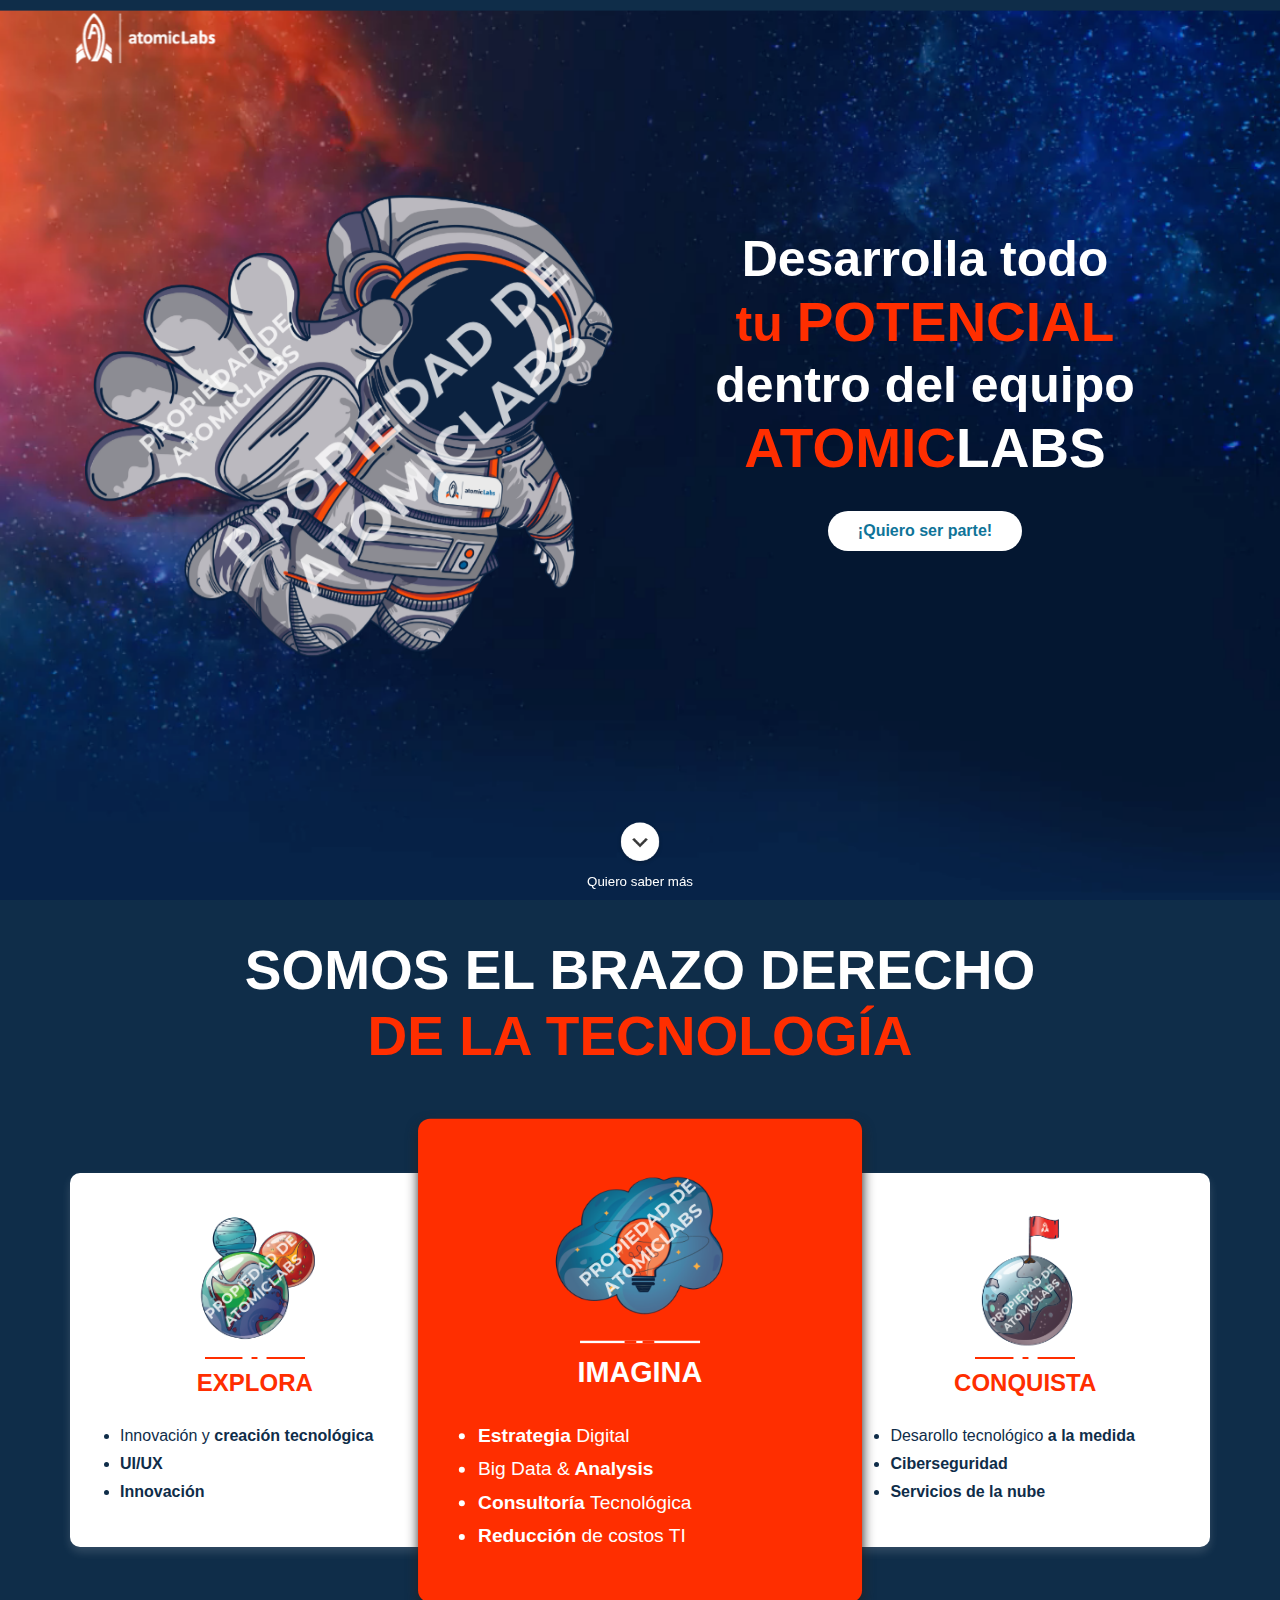
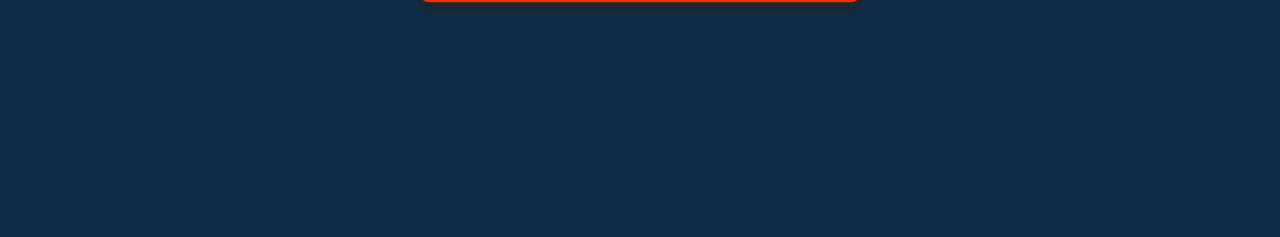
==== index.html @ 9a94cab8 "Fixed css" ====
<!DOCTYPE html>
<html lang="es" dir="ltr">
  <head>
    <meta charset="utf-8">
    <meta name="viewport" content="width=device-width, initial-scale=1, shrink-to-fit=no">
    <link rel="stylesheet" href="css/style.css">
    <title>AtomicLabs | Join Us</title>
  </head>
  <body>
    <div class="navbar-container">
      <div class="container">
        <div class="navbar-logo">
          <img src="./assets/img/icons/logo.webp" alt="logo">
        </div>
      </div>
    </div>

    <!-- Cover -->
    <section class="cover">
      <div class="container flex">
        <div class="astronaut-container">
          <img src="../assets/img/bgd/Group_4032.png" alt="astronaut">
        </div>

        <div class="cover-title flex">
          <div class="title">
            <div class="">
              Desarrolla todo
            </div>
            <div class="">
              <span class="orange"> tu </span>
              <span class="orange emphasis"> POTENCIAL</span>
            </div>
            <div class="">
              dentro del equipo
            </div>
            <div class="">
              <span class="emphasis"><span class="orange"> ATOMIC</span>LABS</span>
            </div>
            <div class="flex btn-container">
              <a href="#" class="btn">¡Quiero ser parte!</a>
            </div>
          </div>
        </div>
      </div>

      <div class="more-info">
        <img src="../assets/img/icons/Group_4013.png" alt="more-info">
        <small>Quiero saber más</small>
      </div>

    </section>
    <!-- End Cover -->

    <!-- Areas -->
    <section class="areas container">
      <h1 class="title emphasis">
        Somos el brazo derecho<br>
        <span class="orange"> de la tecnología</span>
      </h1>

      <div class="card-container flex">
        <!-- First card -->
        <div class="card">
          <div class="img-card-container">
            <img src="./assets/img/bgd/Group_4035.png" alt="planets">
            <div class="divisor-line flex">
              <span></span>
              <span></span>
            </div>
            <h2 class="card-title orange">Explora</h2>
          </div>
          <ul>
            <li>Innovación y<span class="bold"> creación tecnológica</span></li>
            <li class="bold">UI/UX</li>
            <li class="bold">Innovación</li>
          </ul>
        </div>

        <!-- Second card -->
        <div class="card">
          <div class="img-card-container">
            <img src="./assets/img/bgd/Group_4036.png" alt="ideas">
            <div class="divisor-line flex">
              <span></span>
              <span></span>
            </div>
            <h2 class="card-title">Imagina</h2>
          </div>
          <ul>
            <li><span class="bold">Estrategia </span>Digital</li>
            <li>Big Data &<span class="bold"> Analysis</span></li>
            <li><span class="bold">Consultoría </span>Tecnológica</li>
            <li><span class="bold">Reducción </span>de costos TI</li>
          </ul>
        </div>

        <!-- Third card -->
        <div class="card">
          <div class="img-card-container">
            <img src="./assets/img/bgd/Group_4037.png" alt="pin">
            <div class="divisor-line flex">
              <span></span>
              <span></span>
            </div>
            <h2 class="card-title orange">Conquista</h2>
          </div>
          <ul>
            <li>Desarollo tecnológico<span class="bold"> a la medida</span> </li>
            <li class="bold">Ciberseguridad</li>
            <li class="bold">Servicios de la nube</li>
          </ul>
        </div>
      </div>

    </section>
    <!-- End Areas -->

  </body>
</html>
---- css/style.css ----
:root{
  --blue: rgb(15, 116, 153);
  --orange: rgb(255, 46, 0);
  --space-blue: rgb(15, 45, 73);
}
html{
  font-size: 62.5%;
  box-sizing: border-box;
}
body{
  font-size: 1.6rem;
  margin: 0;
  color: white;
  font-family: sans-serif;
  background-color: var(--space-blue);
}
*, *:before, *:after{
  box-sizing: inherit;
}
img{
  width: 100%;
  max-height: 100%;
}
a{
  text-decoration: none;
  color: var(--blue);
}
a:hover{
  cursor: pointer;
}
small{
  display: inline-block;
}


/* ===============================================================================
    Tools
 =============================================================================== */
.container{
  max-width: 120rem;
  margin: 0 auto;
  padding: 0 3rem;
}
.flex{
  display: flex;
  justify-content: space-between;
  align-items: center;
  flex-wrap: wrap;
}
.title{
  font-size: 3rem;
  line-height: 1.2;
  text-align: justify;
  font-weight: 700;
  text-align: center;
}
.emphasis{
  font-size: 3.5rem;
  text-transform: uppercase;
  font-weight: 900;
}
@media only screen and (min-width: 76.8rem){
   .title{
     font-size: 5rem;
    }
    .emphasis{
      font-size: 5.5rem;
    }
}

.bold{
  font-weight: 900;
}
.orange{
  color: var(--orange);
}

.btn-container{
  justify-content: center;
  margin: 3rem 0;
}
.btn{
  border-radius: 5rem;
  background-color: white;
  padding: 1rem 3rem;
  font-size: 1.6rem;
  margin: 0 auto;
}

/*Gravity animation*/
@keyframes gravity {
  0% {bottom: 0px;}
  50% {bottom: 3rem;}
  100% {bottom: 0px;}
}

/* ===============================================================================
    Navbar
 =============================================================================== */
.navbar-container{
  width: 100%;
  height: 8rem;
  position: fixed;
  top: 0;
  left: 0;
}

.navbar-logo{
  height: 8rem;
  max-width: 15rem;
}


/* ===============================================================================
    Cover
 =============================================================================== */
.cover{
   width: 100%;
   min-height: 100vh;
   background: url(../assets/img/bgd/Mask_Group_1.png);
   background-position: center center;
   background-size: cover;
}
.cover-container{
  justify-content: space-around;
}
.cover .container > div{
  width: 100%;
  max-height: 50vh;
  padding: 3rem 0;
}
.astronaut-container{
  margin-top: 8rem;
}
.cover-title{
  margin-top: 0;
}
.cover-title .title{
  max-width: 90%;
  margin: 0 auto;
}

@media only screen and (min-width: 76.8rem){
  .cover-container{
    justify-content: space-between;
  }
  .cover .container > div{
    width: 50%;
    height: auto;
    padding: 1.5rem;
    margin-top: calc(20vh);
  }
}

.astronaut-container img{
  height: auto;
  position: relative;
  animation: gravity 5s infinite;
}

.more-info{
  width: 14rem;
  text-align: center;
  margin: 0 auto;
}
.more-info img{
  width: 5rem;
}
@media only screen and (min-width: 76.8rem){
   .more-info{
     position: absolute;
     left: calc(50% - 7rem);
     bottom: 1rem;
    }
}

/* ===============================================================================
    Areas
 =============================================================================== */
.areas{
  width: 100%;
  height: 100vh;
}
.card-container{
  margin-top: 9rem;
}
.card{
  width: calc(33.3% - 1rem);
  background-color: red;
  border-radius: 1rem;
  background-color: white;
  box-shadow: 0 .5rem 1rem rgba(255, 255, 255, 0.15);
  padding: 3rem 1rem;
}
.card:nth-child(2){
  background-color: var(--orange);
  transform: scale(1.2);
  box-shadow: 0 .5rem 1rem rgba(36, 36, 36, 0.93);
}
.card .img-card-container{
  width: 15rem;
  margin: 0 auto;
}

/*Line above title*/
.divisor-line{
  width: 10rem;
  margin: 0 auto;
  background-color: var(--orange);
  justify-content: center;
}
.card:nth-child(2) .divisor-line{
  background-color: white;
}
.card:nth-child(2) .divisor-line span{
  border: .1rem solid var(--orange);
}
.divisor-line span{
  width: 1rem;
  height: .1rem;
  border: .1rem solid white;
  margin-right: .5rem;
  border-radius: 1rem;
}
.divisor-line span:last-of-type{
  margin-right: 0;
}

.card-title{
  text-align: center;
  text-transform: uppercase;
  margin: 1rem 0;
}

.card ul{
  color: var(--space-blue);
  margin-top: 3rem;
}
.card ul li{
  margin-bottom: 1rem;
}
.card:nth-child(2) ul{
  color: white;
}
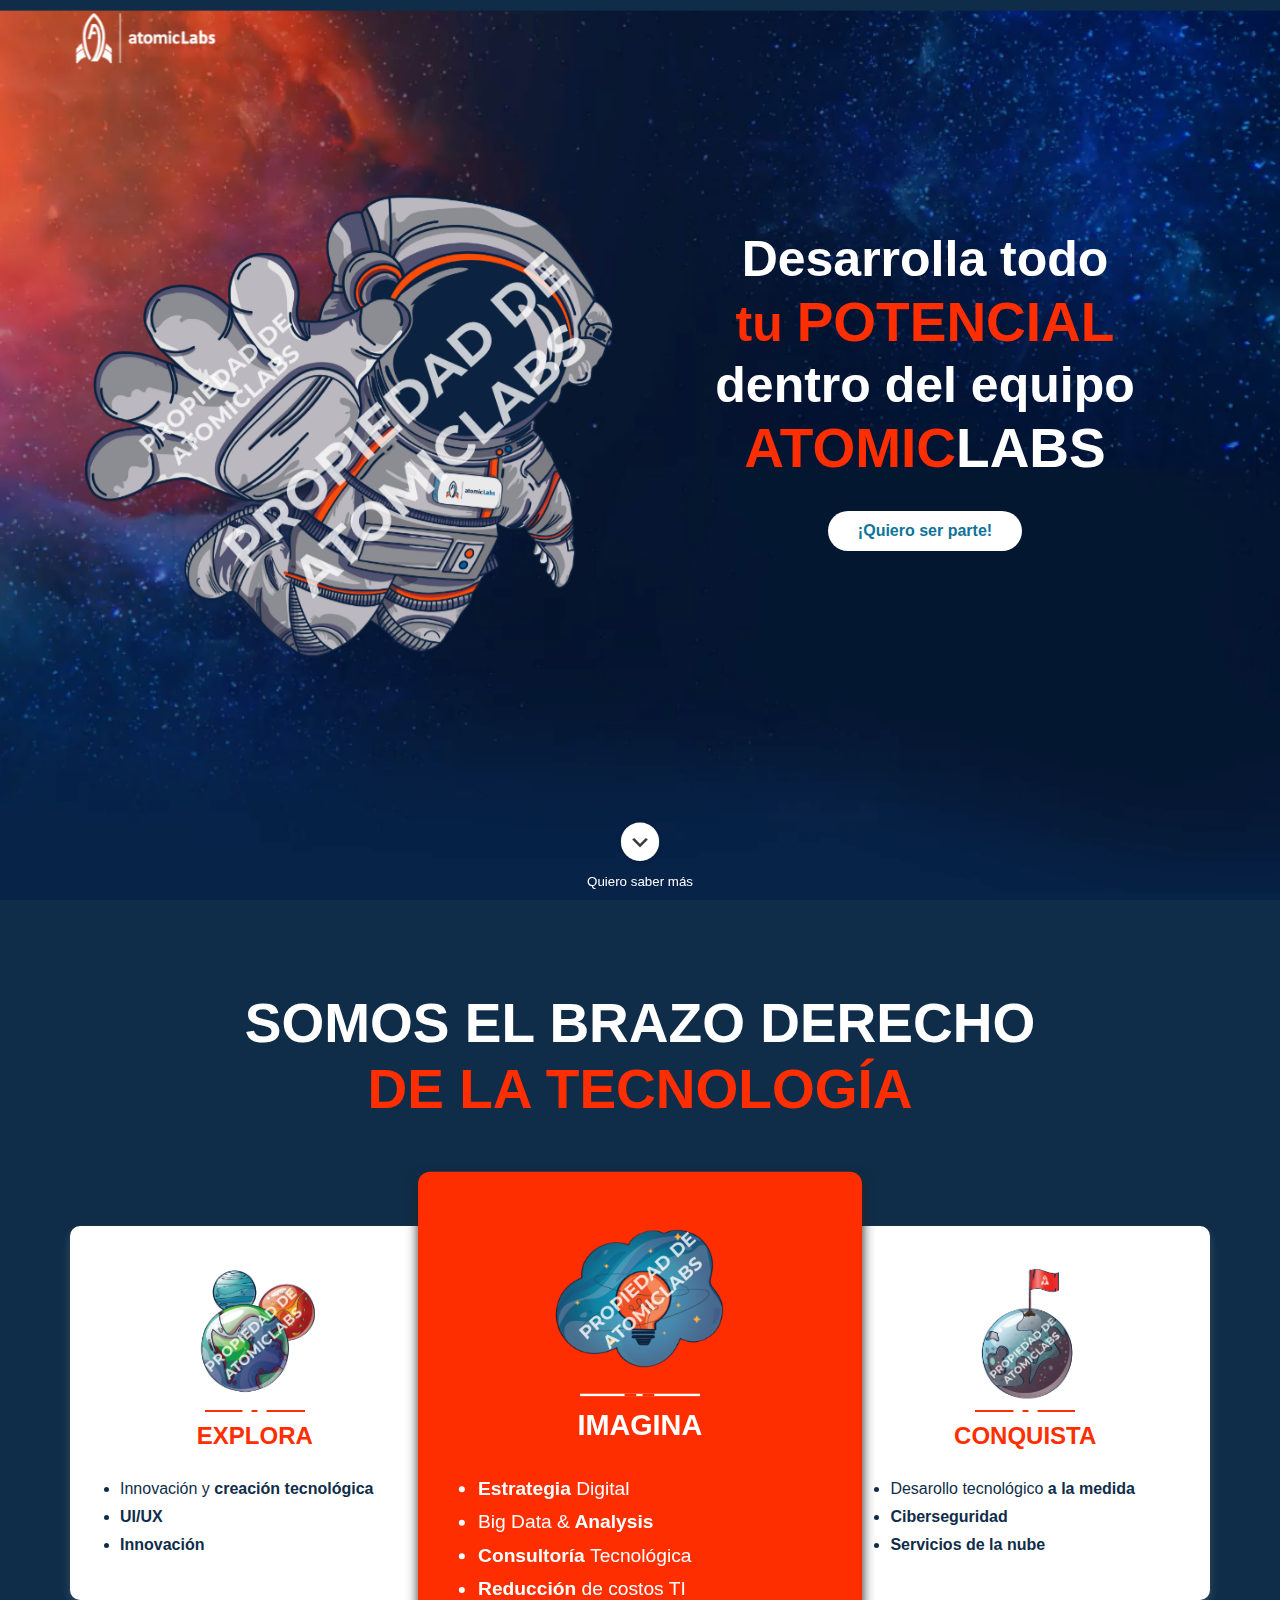
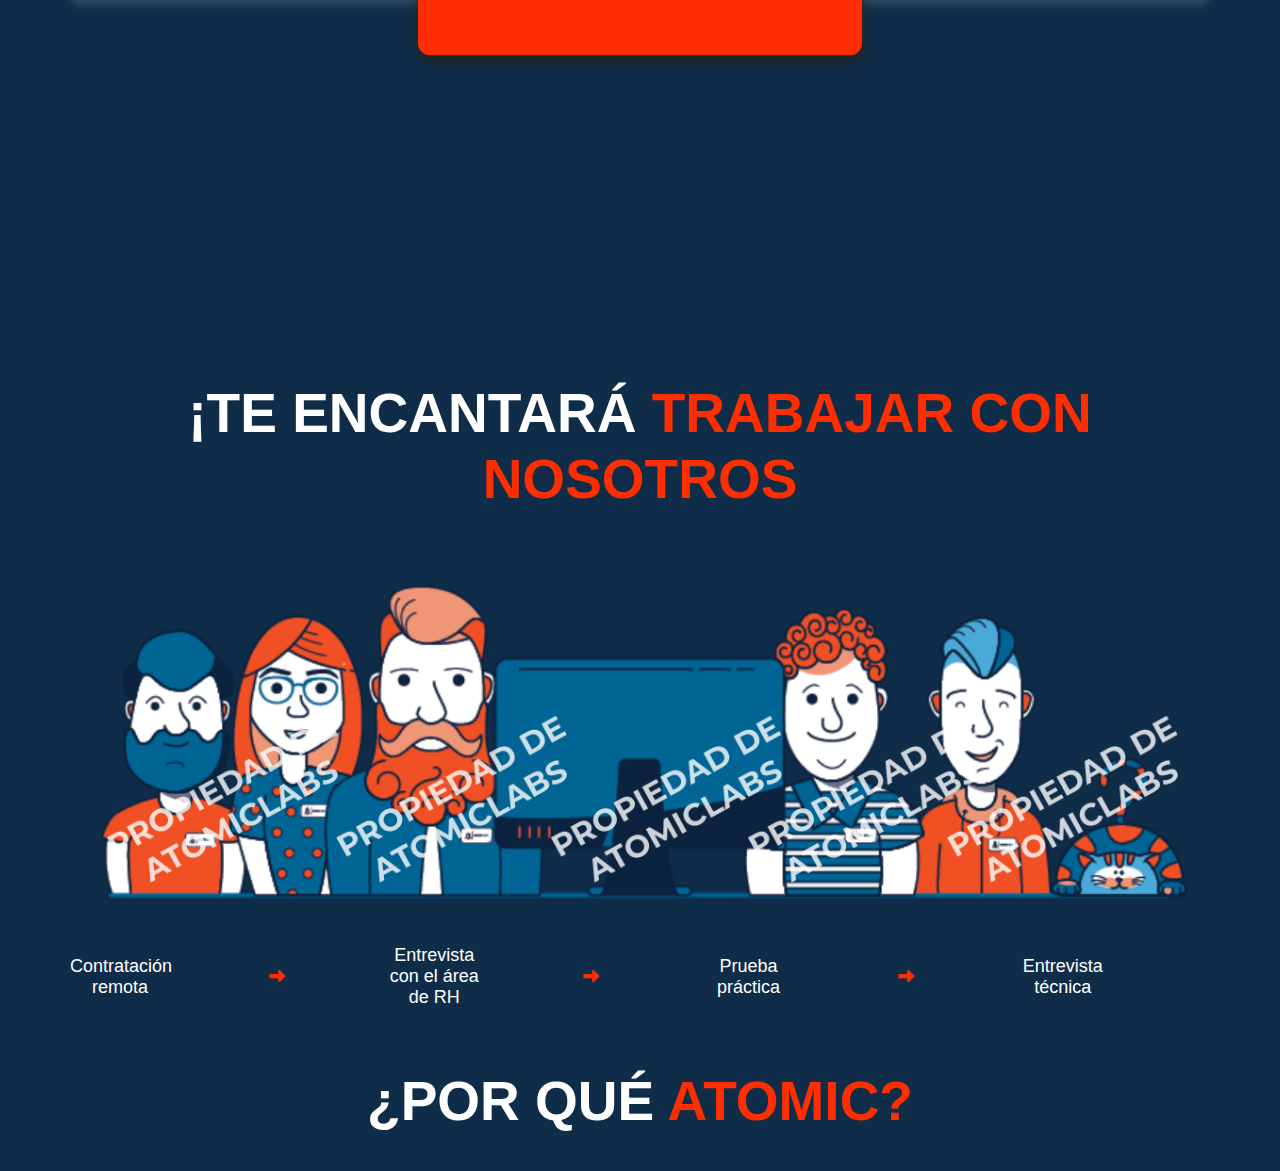
==== commit d8b4a26f: "Seccion selection process terminada" ====
--- a/index.html
+++ b/index.html
@@ -112,9 +112,35 @@
           </ul>
         </div>
       </div>
-
     </section>
     <!-- End Areas -->
 
+    <!-- Selection Process -->
+    <section class="process container">
+      <h1 class="title emphasis">
+        ¡Te encantará
+        <span class="orange">trabajar con nosotros</span>
+      </h1>
+      <img src="../assets/img/bgd/Group_4040.png" alt="">
+      <div class="process-setps flex">
+        <p>Contratación remota</p>
+        <span></span>
+        <p>Entrevista con el área de RH</p>
+        <span></span>
+        <p>Prueba práctica</p>
+        <span></span>
+        <p>Entrevista técnica</p>
+        <span></span>
+      </div>
+    </section>
+    <!-- End Selection Process -->
+
+    <!-- About -->
+    <section class="about">
+      <h1 class="title emphasis">¿Por qué<span class="orange"> atomic?</span></h1>
+
+    </section>
+    <!-- End About -->
+
   </body>
 </html>
--- a/css/style.css
+++ b/css/style.css
@@ -30,6 +30,10 @@
 }
 small{
   display: inline-block;
+}
+p{
+  font-size: 1.8rem;
+  margin: 0;
 }
 
 
@@ -179,27 +183,38 @@
  =============================================================================== */
 .areas{
   width: 100%;
-  height: 100vh;
+  min-height: 100vh;
+  margin-top: 9rem;
 }
 .card-container{
   margin-top: 9rem;
 }
 .card{
-  width: calc(33.3% - 1rem);
+  width: 100%;
   background-color: red;
   border-radius: 1rem;
   background-color: white;
   box-shadow: 0 .5rem 1rem rgba(255, 255, 255, 0.15);
   padding: 3rem 1rem;
+  margin-bottom: 3rem;
 }
 .card:nth-child(2){
+  transform: scale(1.1);
   background-color: var(--orange);
-  transform: scale(1.2);
   box-shadow: 0 .5rem 1rem rgba(36, 36, 36, 0.93);
 }
 .card .img-card-container{
   width: 15rem;
   margin: 0 auto;
+}
+@media only screen and (min-width: 76.8rem){
+  .card{
+    width: calc(33.3% - 1rem);
+    margin-bottom: 0;
+  }
+    .card:nth-child(2){
+      transform: scale(1.2);
+    }
 }
 
 /*Line above title*/
@@ -242,3 +257,35 @@
 .card:nth-child(2) ul{
   color: white;
 }
+
+/* ===============================================================================
+    Selection process
+ =============================================================================== */
+.process{
+  margin-top: 9rem;
+}
+.process-container img{
+  width: 100%;
+  height: auto;
+}
+.process-setps p{
+  text-align: center;
+  position: relative;
+  width: 10rem;
+}
+.process-setps span::after{
+  content: '🠚';
+  font-size: 2rem;
+  font-weight: 900;
+  color: var(--orange);
+}
+.process-setps span:last-of-type::after{
+  content: '';
+}
+
+/* ===============================================================================
+    About
+ =============================================================================== */
+.about{
+  margin-top: 6rem;
+}
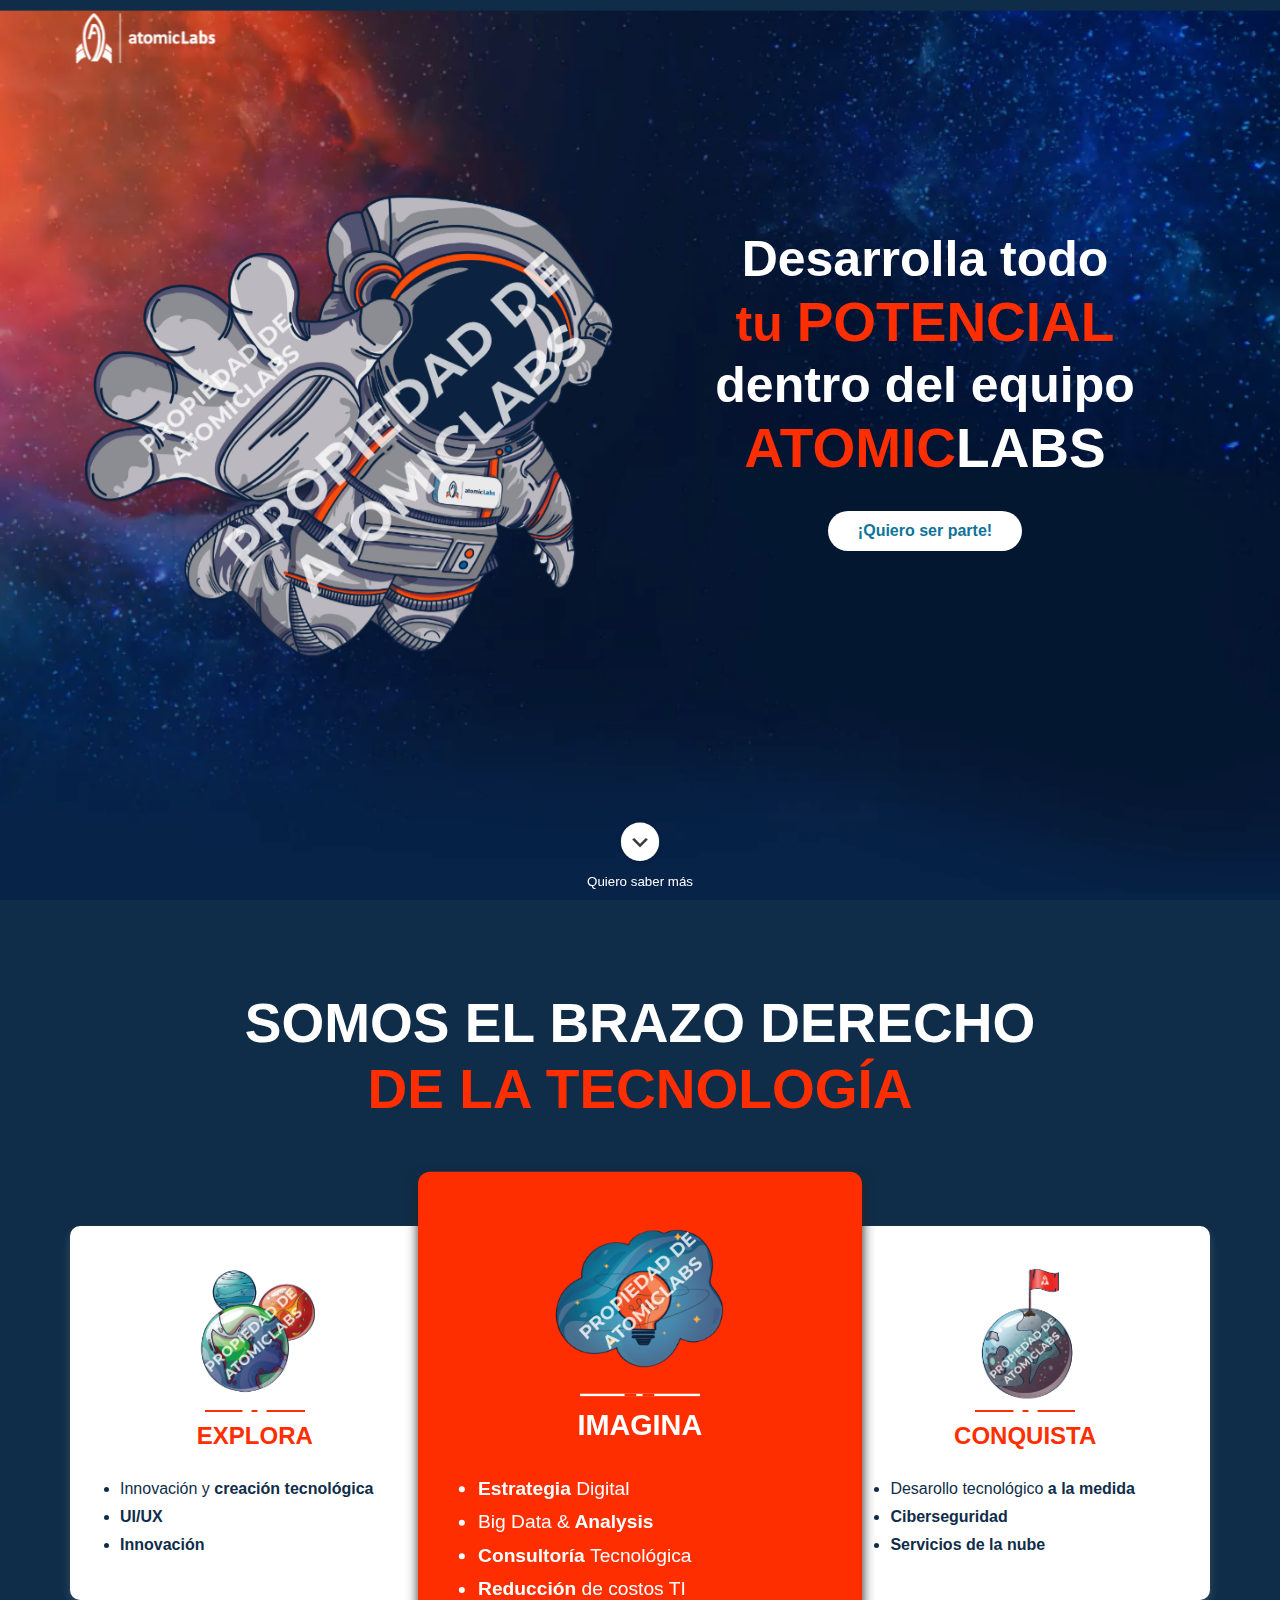
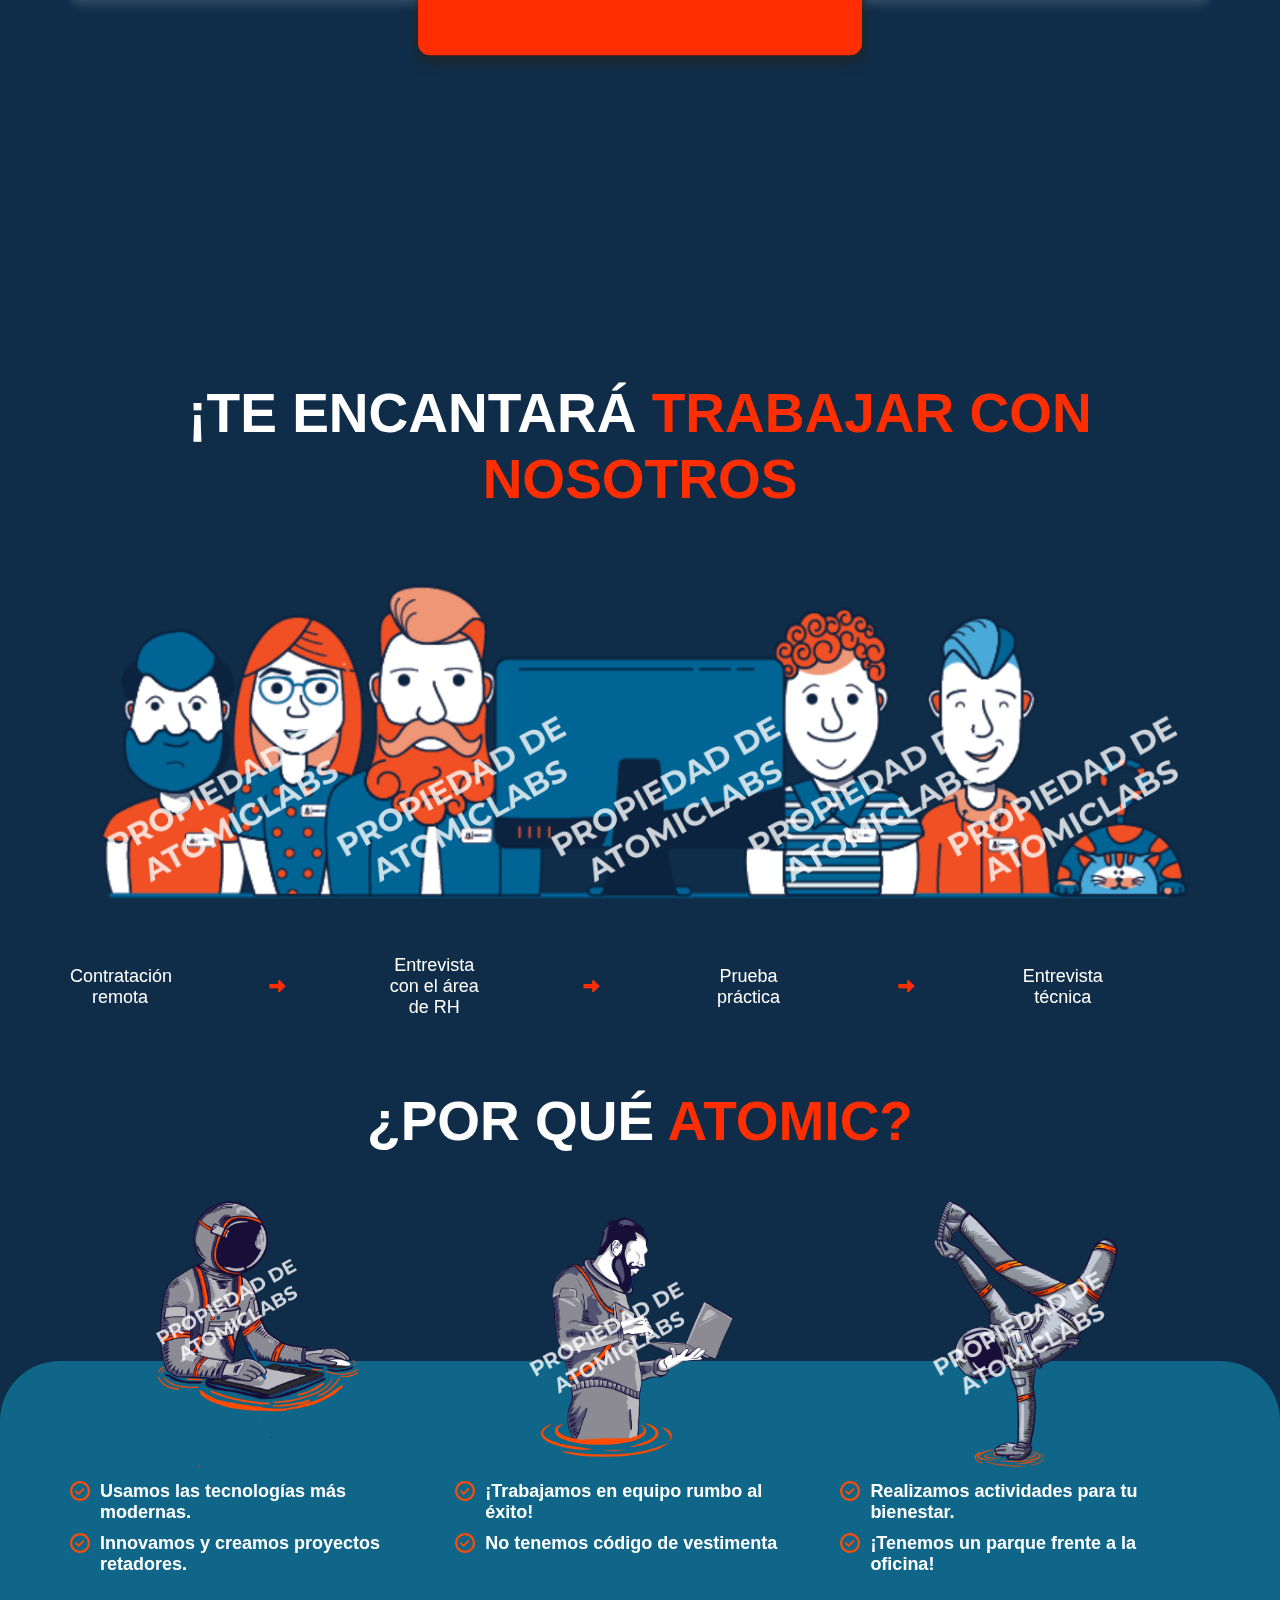
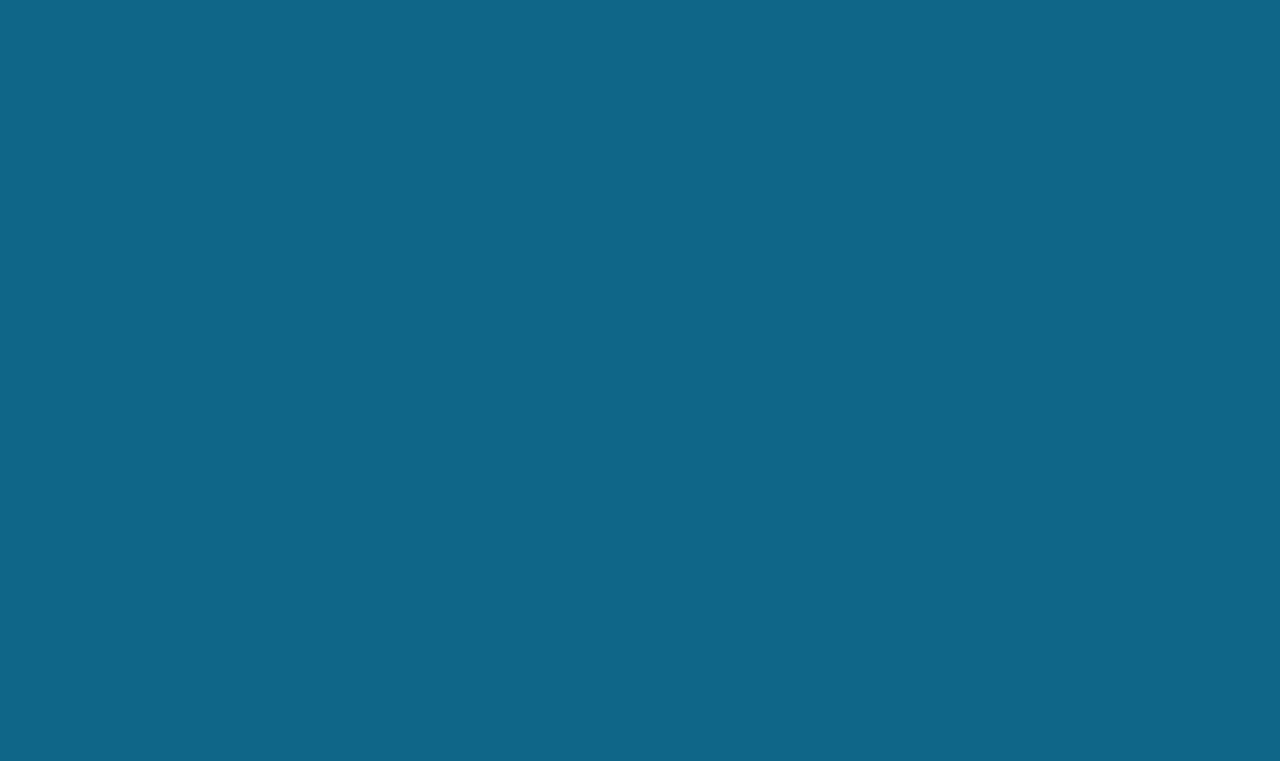
==== commit d57812f9: "Falta footer" ====
--- a/index.html
+++ b/index.html
@@ -3,7 +3,7 @@
   <head>
     <meta charset="utf-8">
     <meta name="viewport" content="width=device-width, initial-scale=1, shrink-to-fit=no">
-    <link rel="stylesheet" href="css/style.css">
+    <link rel="stylesheet" href="./css/style.css">
     <title>AtomicLabs | Join Us</title>
   </head>
   <body>
@@ -136,10 +136,38 @@
     <!-- End Selection Process -->
 
     <!-- About -->
-    <section class="about">
+    <section class="about container">
       <h1 class="title emphasis">¿Por qué<span class="orange"> atomic?</span></h1>
+      <div class="about-specs flex">
+        <div class="card-about-specs">
+          <img src="../assets/img/bgd/Group_4041.png" alt="">
+          <div class="">
+            <p>Usamos las tecnologías más modernas.</p>
+            <p>Innovamos y creamos proyectos retadores.</p>
+          </div>
+        </div>
 
+        <div class="card-about-specs">
+          <img src="../assets/img/bgd/Group_4042.png" alt="">
+          <div class="">
+            <p>¡Trabajamos en equipo rumbo al éxito!</p>
+            <p>No tenemos código de vestimenta</p>
+          </div>
+        </div>
+
+        <div class="card-about-specs">
+          <img src="./assets/img/bgd/Group_4043.png" alt="">
+          <div class="">
+            <p>Realizamos actividades para tu bienestar.</p>
+            <p>¡Tenemos un parque frente a la oficina!</p>
+          </div>
+        </div>
+      </div>
     </section>
+    <!-- characteristics -->
+    <div class="about-table">
+      <div class="about-char"></div>
+    </div>
     <!-- End About -->
 
   </body>
--- a/css/style.css
+++ b/css/style.css
@@ -33,7 +33,7 @@
 }
 p{
   font-size: 1.8rem;
-  margin: 0;
+  margin: 1rem 0;
 }
 
 
@@ -289,3 +289,48 @@
 .about{
   margin-top: 6rem;
 }
+.about-specs{
+  position: relative;
+  z-index: 2;
+}
+.card-about-specs{
+  width: calc(33.3% - 1rem);
+  height: 40rem;
+  padding: 1rem;
+  text-align: center;
+}
+.card-about-specs img{
+  height: 70%;
+  width: auto;
+}
+.card-about-specs p{
+  margin-bottom: 1rem;
+  position: relative;
+  padding-left: 2rem;
+  font-weight: 900;
+  text-align: left;
+}
+.card-about-specs p::before{
+  content: '';
+  background-image: url(../assets/img/icons/ic_check_tiny.png);
+  width: 2rem;
+  height: 2rem;
+  background-size: 2rem 2rem;
+  background-repeat: no-repeat;
+  position: absolute;
+  left: -1rem;
+}
+
+/*characteristics*/
+.about-table{
+  position: relative;
+}
+.about-char{
+  width: 100%;
+  height: 100rem;
+  background-color: rgba(15, 116, 153, 0.8);
+  border-radius: 6rem 6rem 0 0;
+  position: absolute;
+  top: -23rem;
+  z-index: 0;
+}
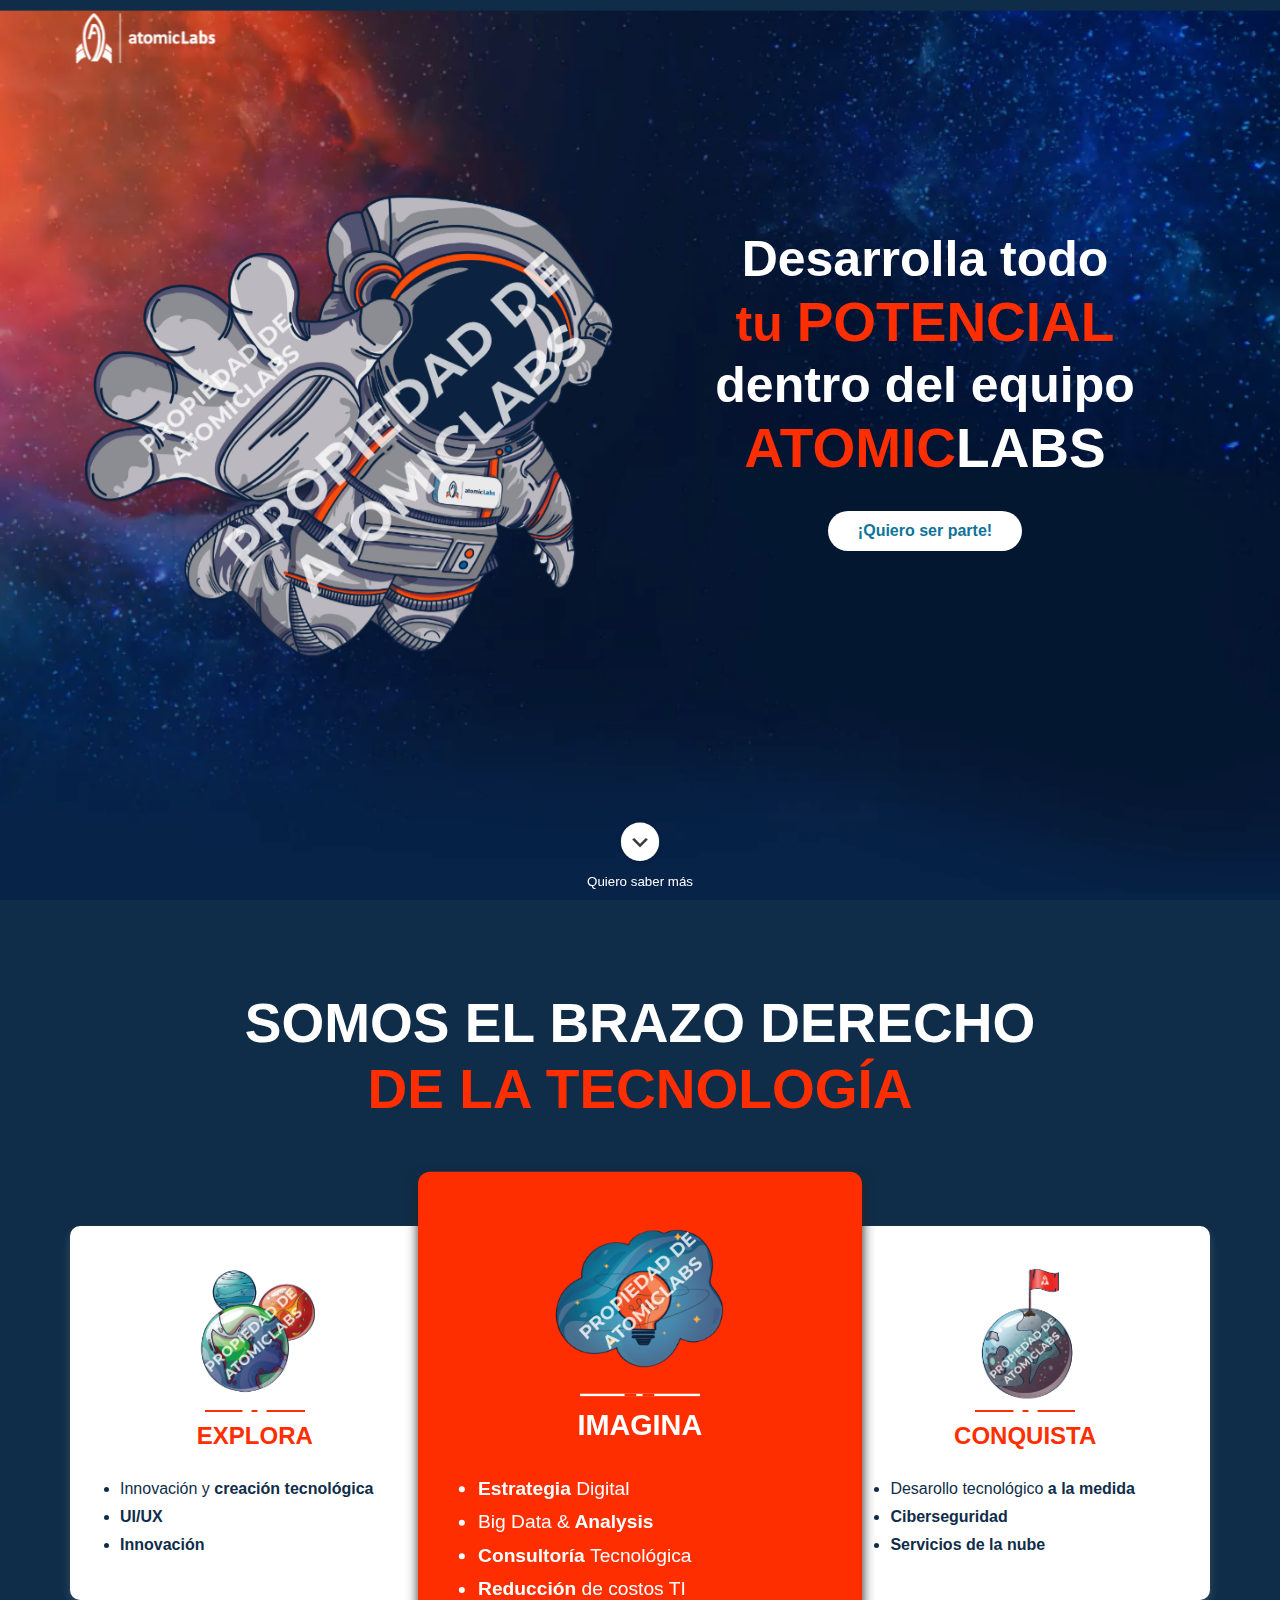
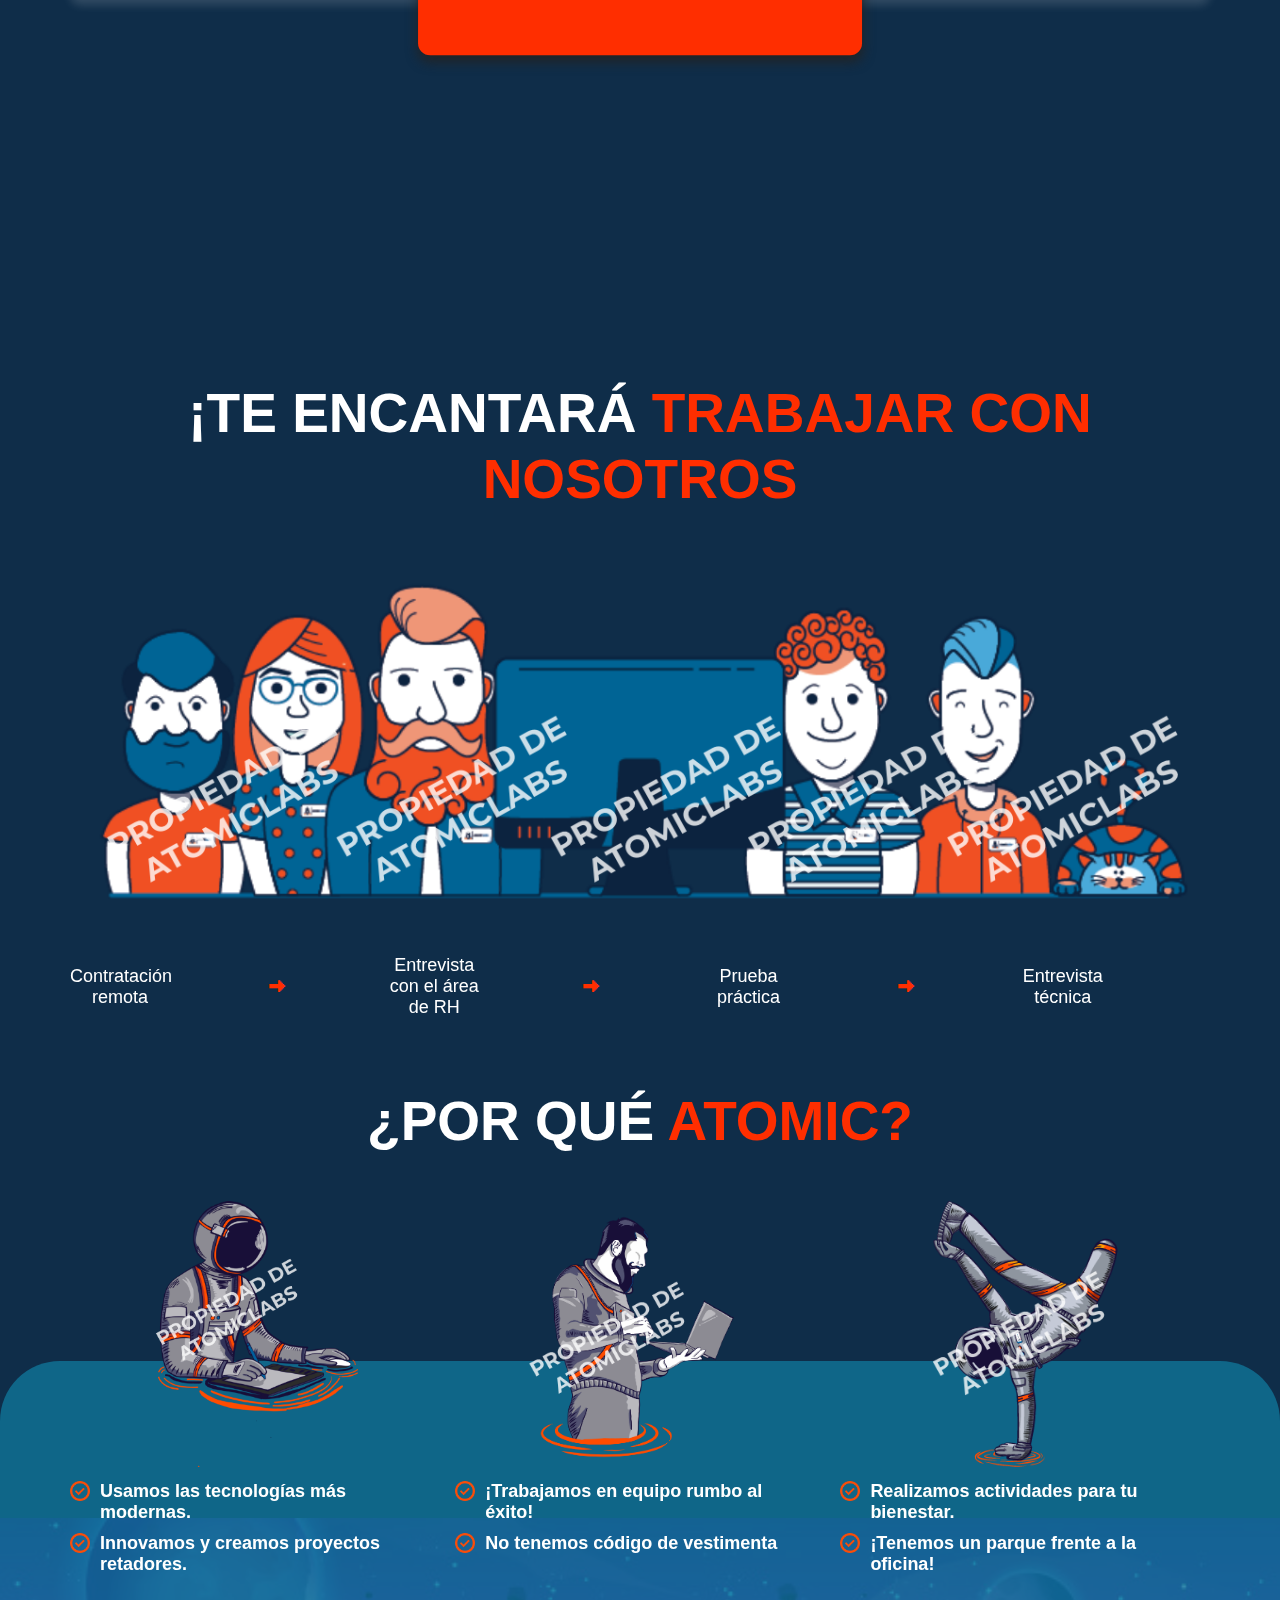
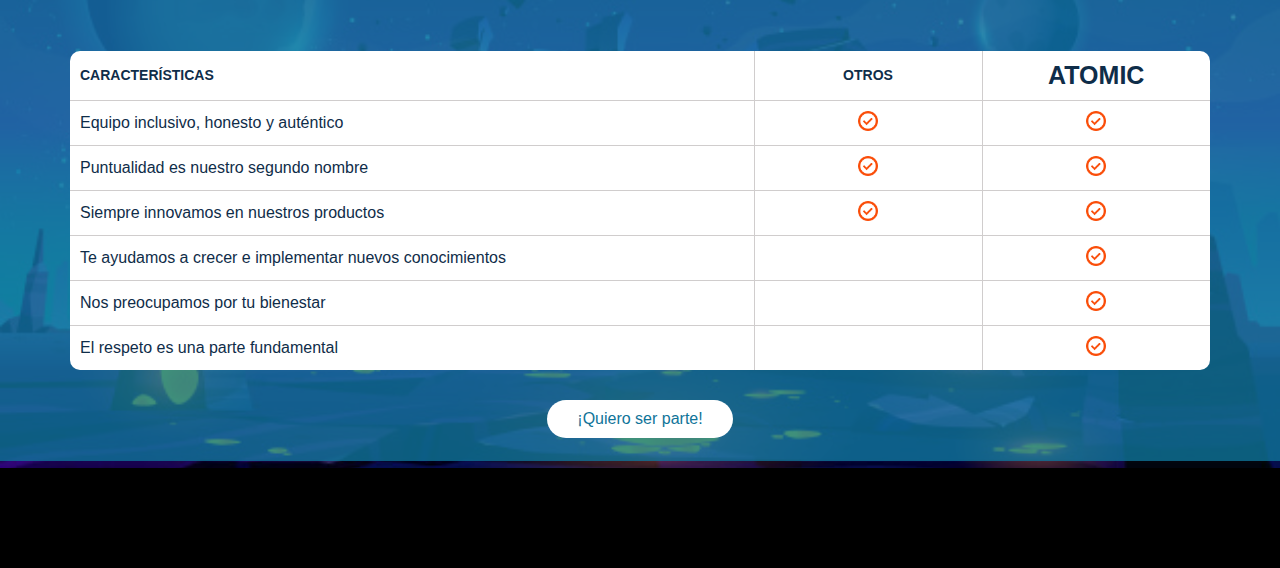
==== commit cff6f1f4: "index casi finalizado" ====
--- a/index.html
+++ b/index.html
@@ -19,7 +19,7 @@
     <section class="cover">
       <div class="container flex">
         <div class="astronaut-container">
-          <img src="../assets/img/bgd/Group_4032.png" alt="astronaut">
+          <img src="./assets/img/bgd/Group_4032.png" alt="astronaut">
         </div>
 
         <div class="cover-title flex">
@@ -45,7 +45,7 @@
       </div>
 
       <div class="more-info">
-        <img src="../assets/img/icons/Group_4013.png" alt="more-info">
+        <img src="./assets/img/icons/Group_4013.png" alt="more-info">
         <small>Quiero saber más</small>
       </div>
 
@@ -121,7 +121,7 @@
         ¡Te encantará
         <span class="orange">trabajar con nosotros</span>
       </h1>
-      <img src="../assets/img/bgd/Group_4040.png" alt="">
+      <img src="./assets/img/bgd/Group_4040.png" alt="">
       <div class="process-setps flex">
         <p>Contratación remota</p>
         <span></span>
@@ -140,7 +140,7 @@
       <h1 class="title emphasis">¿Por qué<span class="orange"> atomic?</span></h1>
       <div class="about-specs flex">
         <div class="card-about-specs">
-          <img src="../assets/img/bgd/Group_4041.png" alt="">
+          <img src="./assets/img/bgd/Group_4041.png" alt="">
           <div class="">
             <p>Usamos las tecnologías más modernas.</p>
             <p>Innovamos y creamos proyectos retadores.</p>
@@ -148,7 +148,7 @@
         </div>
 
         <div class="card-about-specs">
-          <img src="../assets/img/bgd/Group_4042.png" alt="">
+          <img src="./assets/img/bgd/Group_4042.png" alt="">
           <div class="">
             <p>¡Trabajamos en equipo rumbo al éxito!</p>
             <p>No tenemos código de vestimenta</p>
@@ -164,11 +164,63 @@
         </div>
       </div>
     </section>
+
     <!-- characteristics -->
     <div class="about-table">
-      <div class="about-char"></div>
+      <div class="about-char">
+      </div>
+      <div class="container">
+        <table class="table-advantages">
+          <thead>
+            <th>Características</th>
+            <th>otros</th>
+            <th class="bold">Atomic</th>
+          </thead>
+          <tbody>
+            <tr>
+              <td>Equipo inclusivo, honesto y auténtico</td>
+              <td><img src="../assets/img/icons/ic_check_tiny.png" alt=""> </td>
+              <td><img src="../assets/img/icons/ic_check_tiny.png" alt=""> </td>
+            </tr>
+            <tr>
+              <td>Puntualidad es nuestro segundo nombre</td>
+              <td><img src="../assets/img/icons/ic_check_tiny.png" alt=""> </td>
+              <td><img src="../assets/img/icons/ic_check_tiny.png" alt=""> </td>
+            </tr>
+            <tr>
+              <td>Siempre innovamos en nuestros productos</td>
+              <td><img src="../assets/img/icons/ic_check_tiny.png" alt=""> </td>
+              <td><img src="../assets/img/icons/ic_check_tiny.png" alt=""> </td>
+            </tr>
+            <tr>
+              <td>Te ayudamos a crecer e implementar nuevos conocimientos</td>
+              <td></td>
+              <td><img src="../assets/img/icons/ic_check_tiny.png" alt=""> </td>
+            </tr>
+            <tr>
+              <td>Nos preocupamos por tu bienestar</td>
+              <td></td>
+              <td><img src="../assets/img/icons/ic_check_tiny.png" alt=""> </td>
+            </tr>
+            <tr>
+              <td>El respeto es una parte fundamental</td>
+              <td></td>
+              <td><img src="../assets/img/icons/ic_check_tiny.png" alt=""> </td>
+            </tr>
+          </tbody>
+        </table>
+        <div class="flex btn-container">
+          <a href="#" class="btn">¡Quiero ser parte!</a>
+        </div>
+      </div>
     </div>
     <!-- End About -->
 
+    <footer>
+      <div class="planet-image">
+        <img src="./assets/img/bgd/footer.jpg" alt="">
+      </div>
+    </footer>
+
   </body>
 </html>
--- a/css/style.css
+++ b/css/style.css
@@ -294,10 +294,11 @@
   z-index: 2;
 }
 .card-about-specs{
-  width: calc(33.3% - 1rem);
+  width: 100%;
   height: 40rem;
   padding: 1rem;
   text-align: center;
+  margin-bottom: 3rem;
 }
 .card-about-specs img{
   height: 70%;
@@ -321,16 +322,112 @@
   left: -1rem;
 }
 
+@media only screen and (min-width: 76.8rem){
+   .card-about-specs{
+     width: calc(33.3% - 1rem);
+     margin-bottom: 0;
+    }
+}
+
 /*characteristics*/
 .about-table{
   position: relative;
 }
+.about-table .container{
+  position: relative;
+  z-index: 1;
+  padding-top: 6rem;
+}
 .about-char{
   width: 100%;
-  height: 100rem;
+  min-height: 70rem;
   background-color: rgba(15, 116, 153, 0.8);
   border-radius: 6rem 6rem 0 0;
   position: absolute;
   top: -23rem;
   z-index: 0;
-}
+  /* background: url(../assets/img/bgd/footer.jpg); */
+}
+
+/*Table advantages head*/
+.table-advantages{
+  width: 100%;
+  background-color: white;
+  border-radius: 1rem;
+  padding: 1rem;
+  color: var(--space-blue);
+  border-collapse: collapse;
+  text-align: center;
+}
+.table-advantages thead th{
+  font-weight: 900;
+  text-transform: uppercase;
+  padding: 1rem;
+  font-size: 1.4rem;
+  border-right: 0.1rem solid rgb(208, 205, 205);
+  width: 20%;
+}
+.table-advantages thead th:first-child{
+  text-align: left;
+  width: 60%;
+}
+.table-advantages thead th:last-child{
+  border-right: transparent;
+  font-size: 1.8rem;
+}
+
+@media only screen and (min-width: 76.8rem){
+  .table-advantages thead{
+    font-size: 2rem;
+  }
+  .table-advantages thead th:last-child{
+    font-size: 2.5rem;
+  }
+}
+
+
+/*Table advantages body*/
+.table-advantages tbody td{
+  border-top: 0.1rem solid rgb(208, 205, 205);
+  border-right: 0.1rem solid rgb(208, 205, 205);
+  padding: 1rem;
+  font-size: 1.2rem;
+}
+
+.table-advantages tbody td:first-child{
+  text-align: left;
+}
+.table-advantages tbody td:last-child{
+  border-right: transparent;
+}
+.table-advantages td img{
+  width: 1.5rem;
+  height: 1.5rem;
+}
+
+@media only screen and (min-width: 76.8rem){
+  .table-advantages td img{
+    width: 2rem;
+    height: 2rem;
+  }
+  .table-advantages tbody td{
+    font-size: 1.6rem;
+  }
+}
+
+
+/* ===============================================================================
+    Footer
+ =============================================================================== */
+footer{
+  width: 100%;
+  height: 10rem;
+  background-color: black;
+  position: relative;
+}
+.planet-image{
+  position: absolute;
+  z-index: -1;
+  width: 100%;
+  top: -55rem;
+}
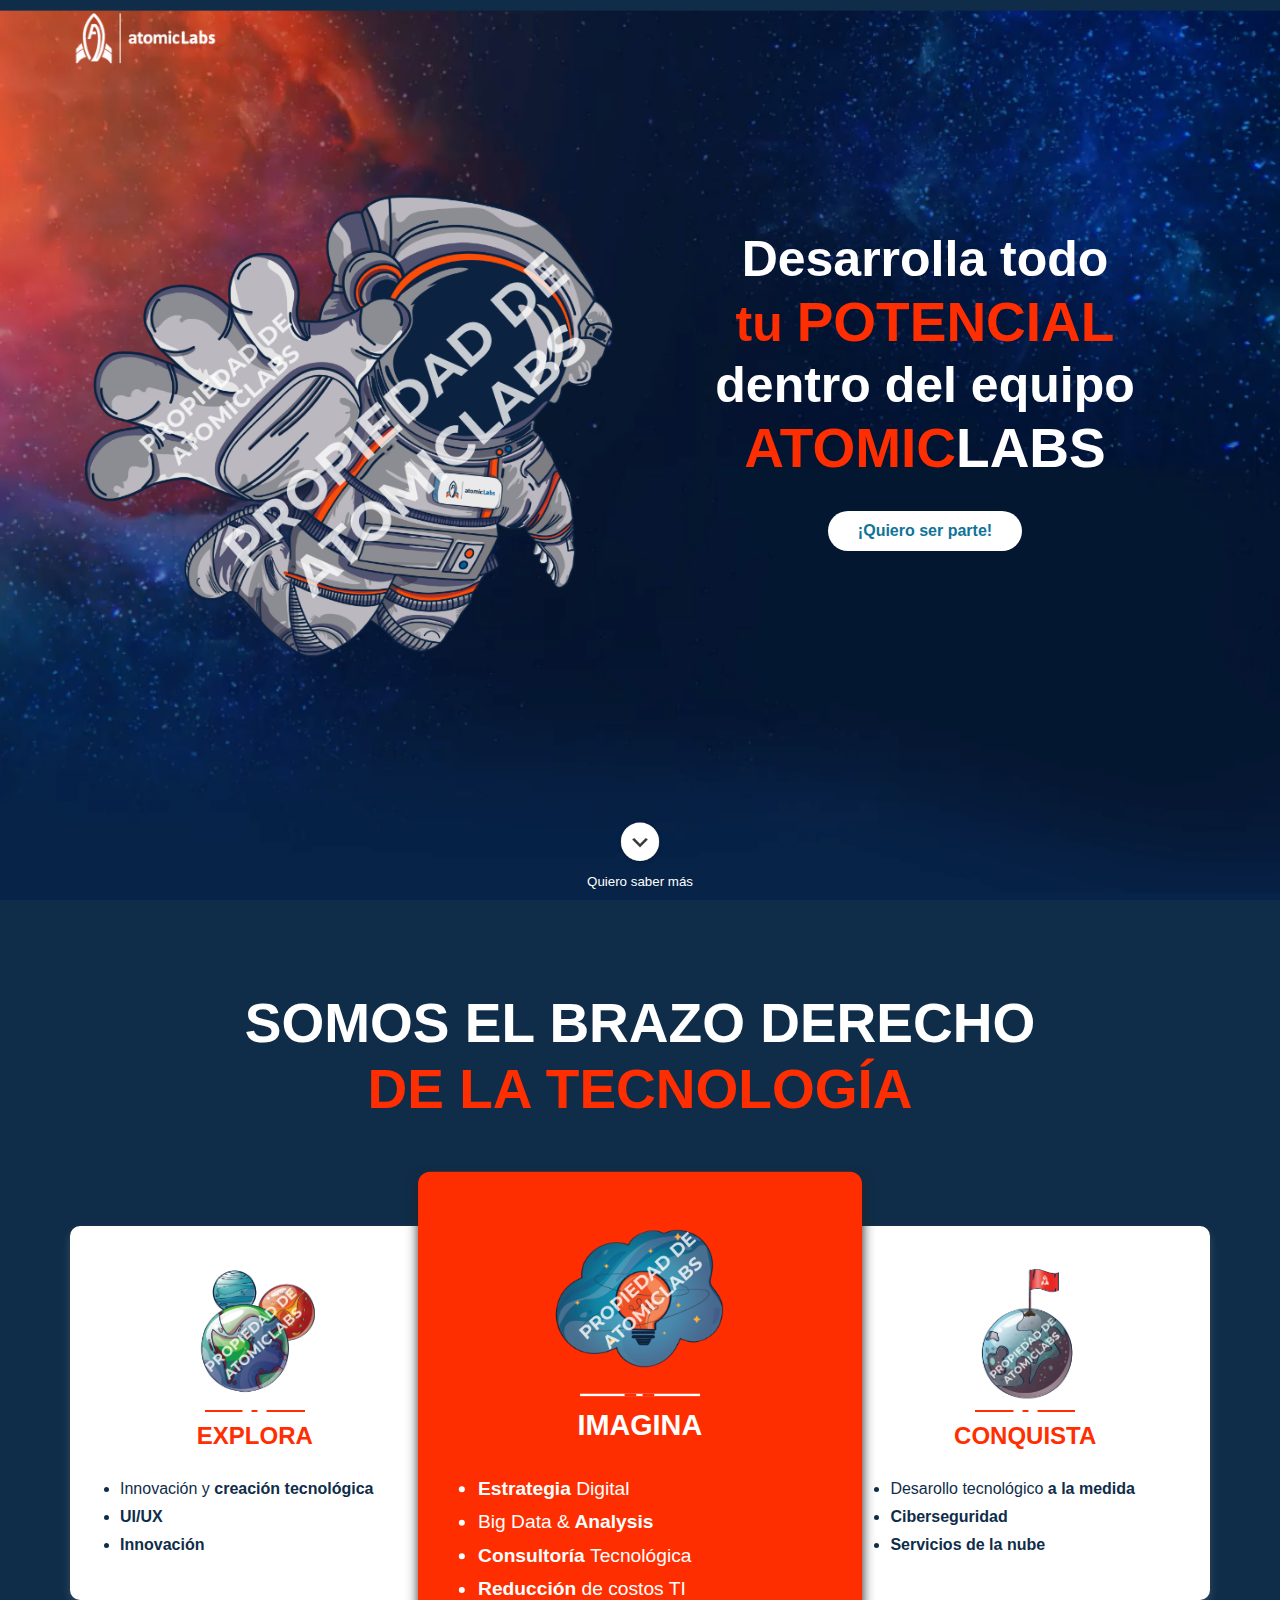
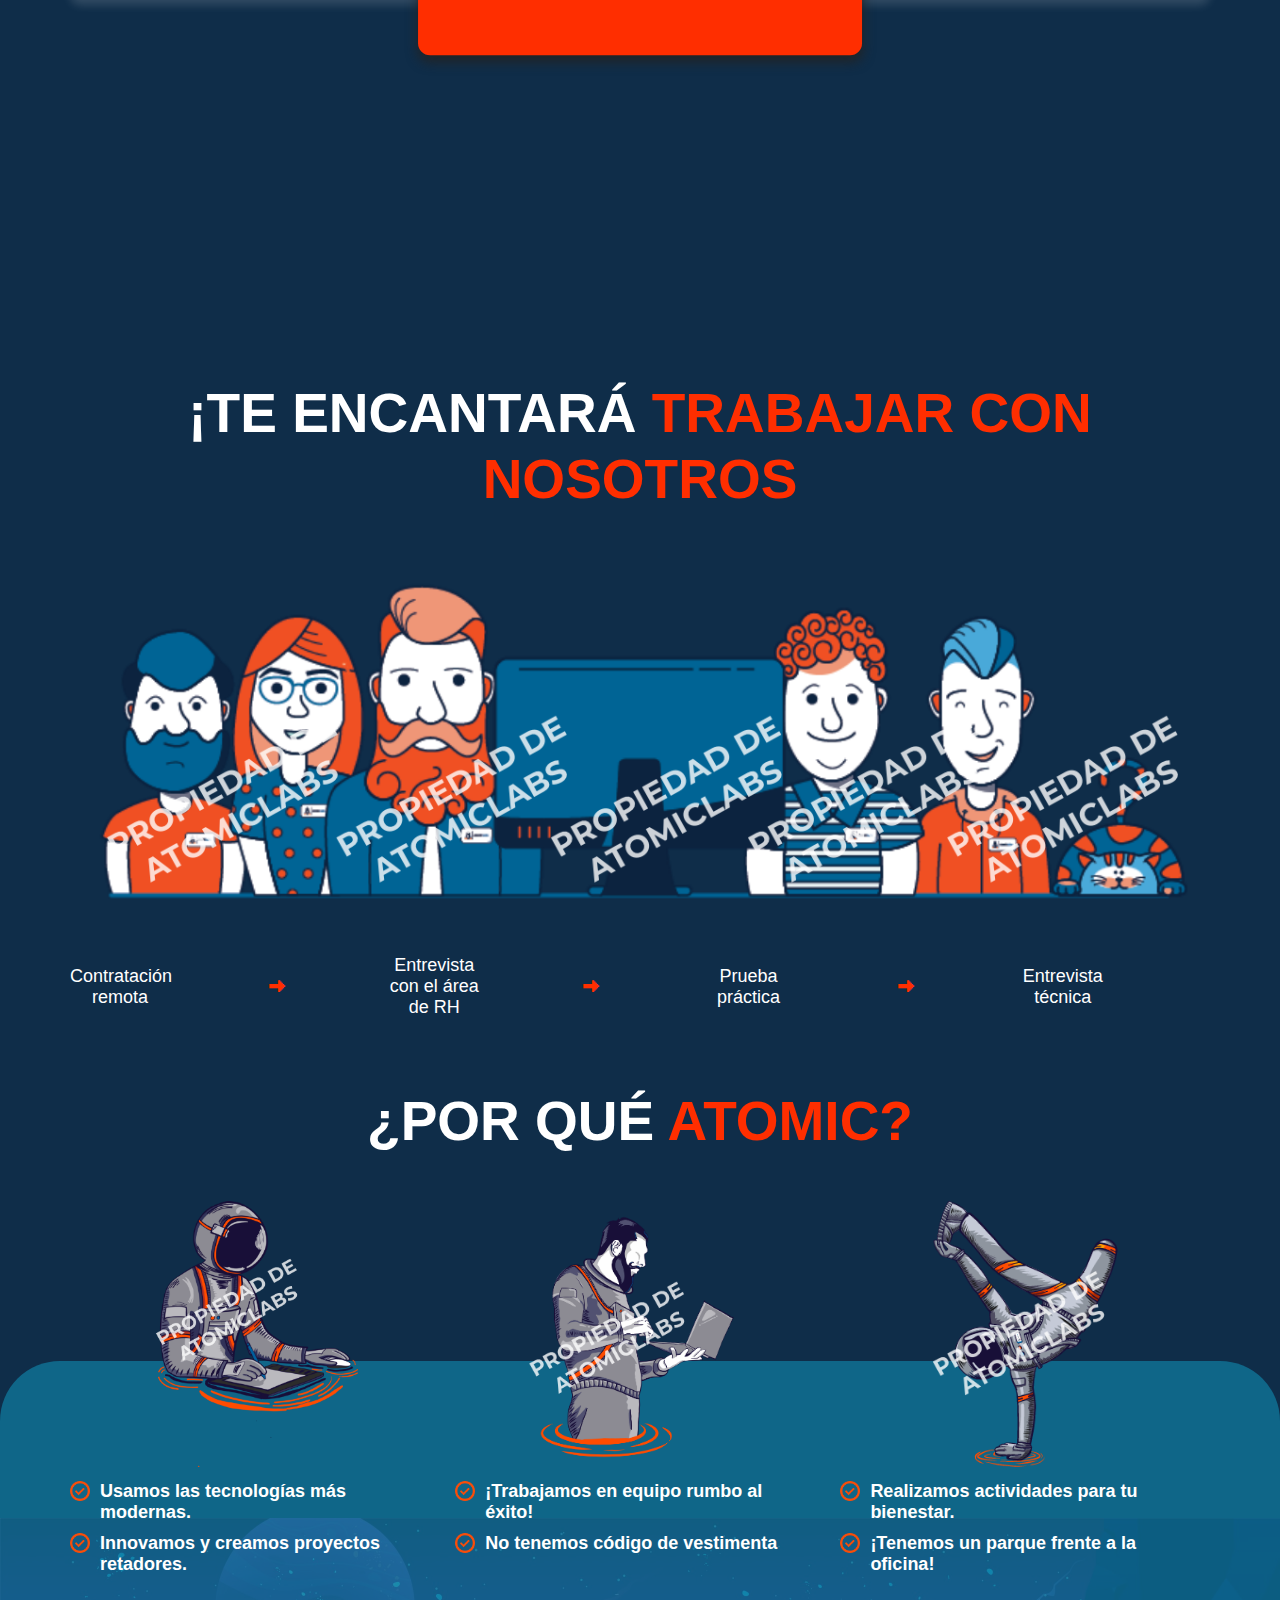
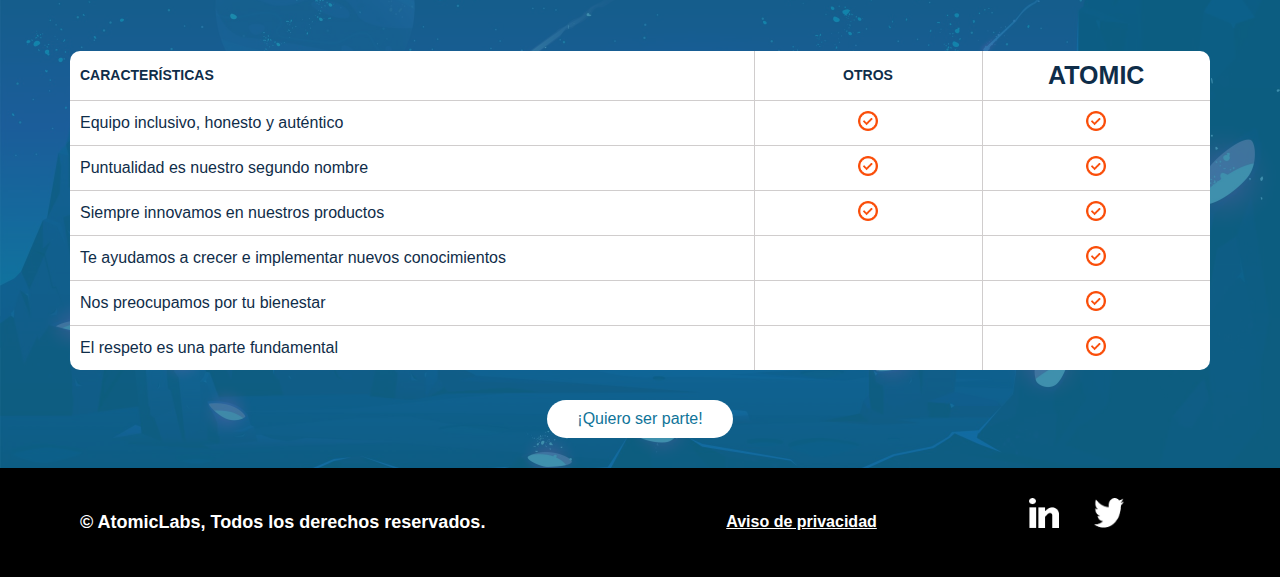
==== commit ff2b56c0: "Index terminado" ====
--- a/index.html
+++ b/index.html
@@ -179,33 +179,33 @@
           <tbody>
             <tr>
               <td>Equipo inclusivo, honesto y auténtico</td>
-              <td><img src="../assets/img/icons/ic_check_tiny.png" alt=""> </td>
-              <td><img src="../assets/img/icons/ic_check_tiny.png" alt=""> </td>
+              <td><img src="./assets/img/icons/ic_check_tiny.png" alt=""> </td>
+              <td><img src="./assets/img/icons/ic_check_tiny.png" alt=""> </td>
             </tr>
             <tr>
               <td>Puntualidad es nuestro segundo nombre</td>
-              <td><img src="../assets/img/icons/ic_check_tiny.png" alt=""> </td>
-              <td><img src="../assets/img/icons/ic_check_tiny.png" alt=""> </td>
+              <td><img src="./assets/img/icons/ic_check_tiny.png" alt=""> </td>
+              <td><img src="./assets/img/icons/ic_check_tiny.png" alt=""> </td>
             </tr>
             <tr>
               <td>Siempre innovamos en nuestros productos</td>
-              <td><img src="../assets/img/icons/ic_check_tiny.png" alt=""> </td>
-              <td><img src="../assets/img/icons/ic_check_tiny.png" alt=""> </td>
+              <td><img src="./assets/img/icons/ic_check_tiny.png" alt=""> </td>
+              <td><img src="./assets/img/icons/ic_check_tiny.png" alt=""> </td>
             </tr>
             <tr>
               <td>Te ayudamos a crecer e implementar nuevos conocimientos</td>
               <td></td>
-              <td><img src="../assets/img/icons/ic_check_tiny.png" alt=""> </td>
+              <td><img src="./assets/img/icons/ic_check_tiny.png" alt=""> </td>
             </tr>
             <tr>
               <td>Nos preocupamos por tu bienestar</td>
               <td></td>
-              <td><img src="../assets/img/icons/ic_check_tiny.png" alt=""> </td>
+              <td><img src="./assets/img/icons/ic_check_tiny.png" alt=""> </td>
             </tr>
             <tr>
               <td>El respeto es una parte fundamental</td>
               <td></td>
-              <td><img src="../assets/img/icons/ic_check_tiny.png" alt=""> </td>
+              <td><img src="./assets/img/icons/ic_check_tiny.png" alt=""> </td>
             </tr>
           </tbody>
         </table>
@@ -220,6 +220,19 @@
       <div class="planet-image">
         <img src="./assets/img/bgd/footer.jpg" alt="">
       </div>
+      <div class="flex container">
+        <div class="">
+          <p>&copy AtomicLabs, Todos los derechos reservados.</p>
+        </div>
+
+        <div class="flex privacity-social">
+          <a href="" class="privacity">Aviso de privacidad</a>
+          <div class="social">
+            <a target="_blank" href="https://www.linkedin.com/organization-guest/company/atomic-mexico"><img src="./assets/img/icons/linkedin.png" alt=""></a>
+            <a target="_blank" href="https://twitter.com/atomicmexico?lang=es"><img src="./assets/img/icons/twitter.png" alt=""></a>
+          </div>
+        </div>
+      </div>
     </footer>
 
   </body>
--- a/css/style.css
+++ b/css/style.css
@@ -104,7 +104,7 @@
 .navbar-container{
   width: 100%;
   height: 8rem;
-  position: fixed;
+  position: absolute;
   top: 0;
   left: 0;
 }
@@ -340,13 +340,12 @@
 }
 .about-char{
   width: 100%;
-  min-height: 70rem;
+  min-height: 75rem;
   background-color: rgba(15, 116, 153, 0.8);
   border-radius: 6rem 6rem 0 0;
   position: absolute;
   top: -23rem;
   z-index: 0;
-  /* background: url(../assets/img/bgd/footer.jpg); */
 }
 
 /*Table advantages head*/
@@ -421,9 +420,12 @@
  =============================================================================== */
 footer{
   width: 100%;
-  height: 10rem;
+  min-height: 10rem;
   background-color: black;
   position: relative;
+  font-size: 1.6rem;
+  font-weight: 900;
+  padding-top: 3rem;
 }
 .planet-image{
   position: absolute;
@@ -431,3 +433,54 @@
   width: 100%;
   top: -55rem;
 }
+
+footer > .flex > div{
+  width: 100%;
+  padding: 0 1rem;
+  margin-bottom: 3rem;
+}
+
+.privacity-social{
+  justify-content: space-around;
+  flex-direction: column;
+  text-align: right;
+  order: 1;
+}
+footer > .flex > div:nth-child(1){
+  order: 2;
+}
+
+.social{
+  order: 1;
+  margin-bottom: 1.5rem;
+}
+.privacity{
+  color: white;
+  text-decoration: underline;
+  order: 2;
+}
+
+.social a img{
+  width: 3rem;
+  height: 3rem;
+  margin-right: 3rem;
+}
+.social a:last-of-type img{
+  margin-right: 0;
+}
+
+@media only screen and (min-width: 76.8rem){
+  footer > .flex > div{
+    width: 50%;
+  }
+  footer > .flex > div:nth-child(1){
+    order: 1;
+  }
+  .privacity-social{
+    order: 2;
+    flex-direction: row;
+  }
+  .social{
+    order: 2;
+  }
+}
